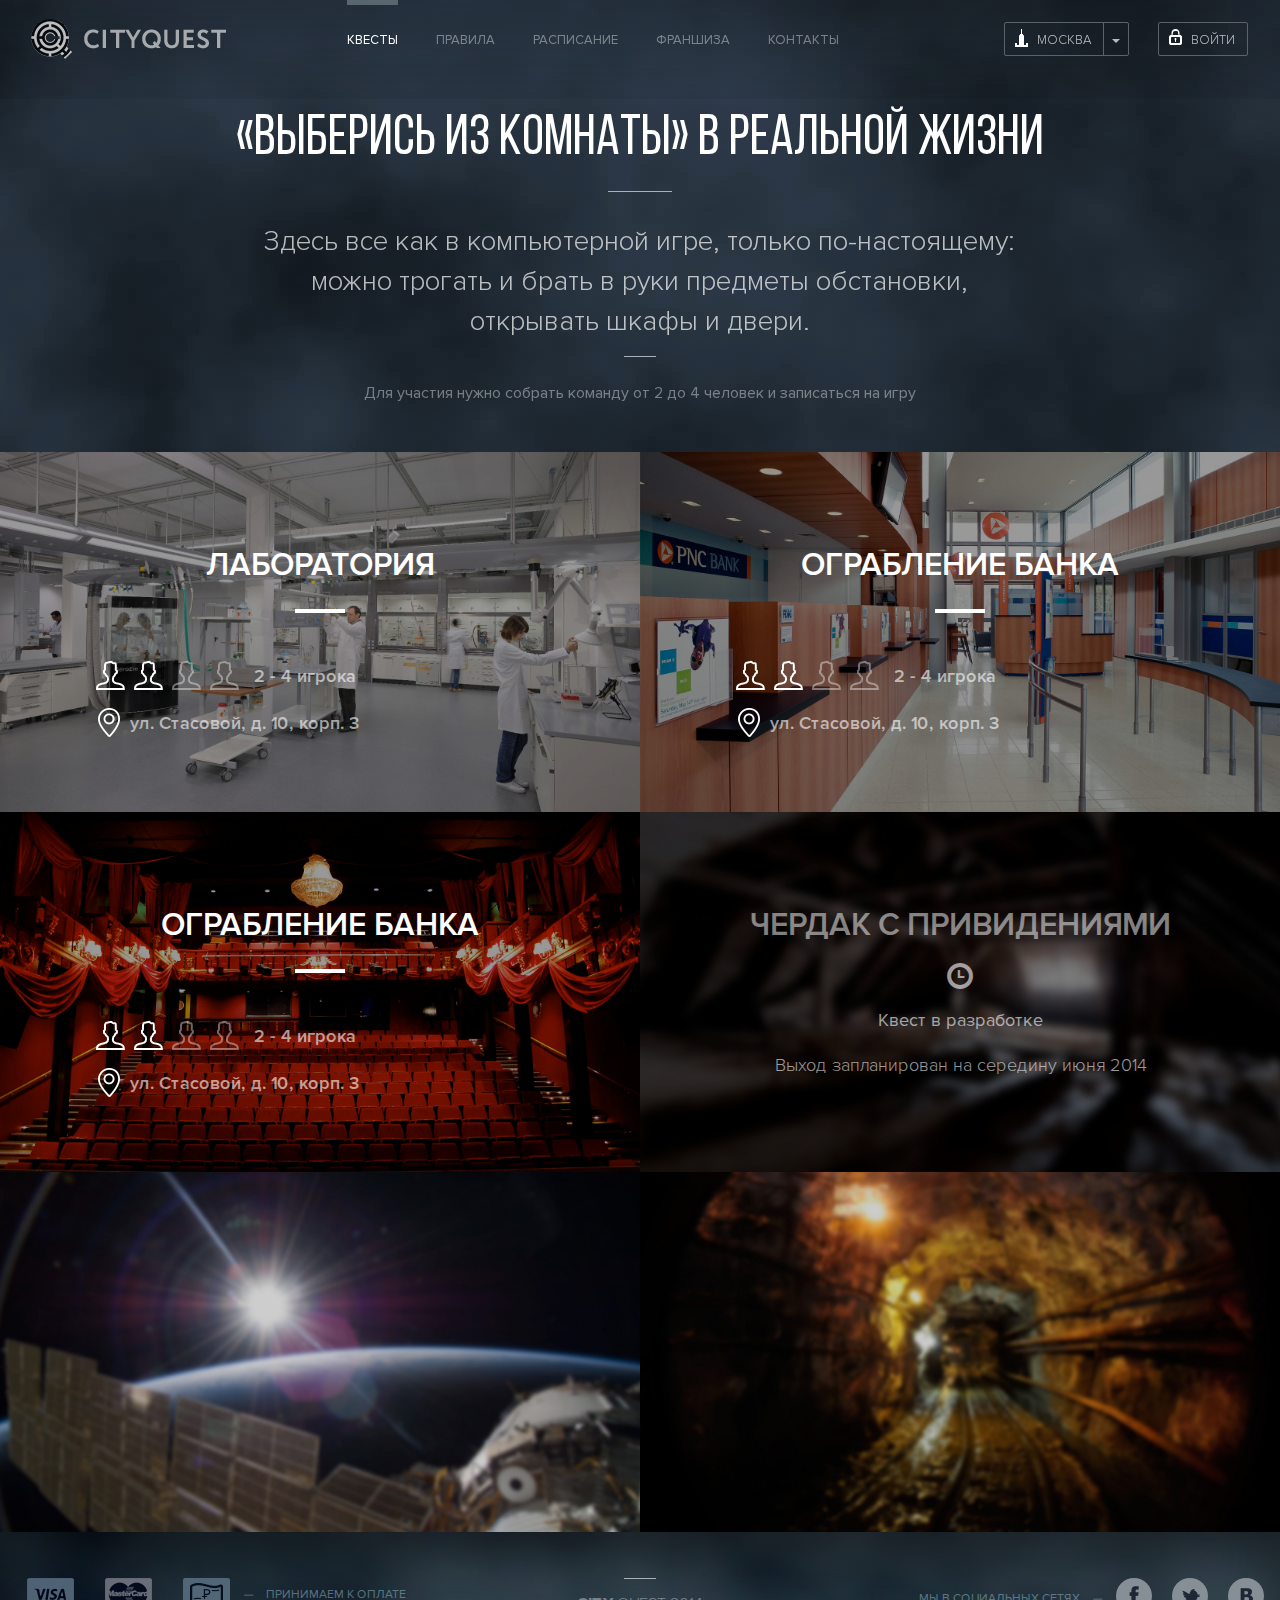
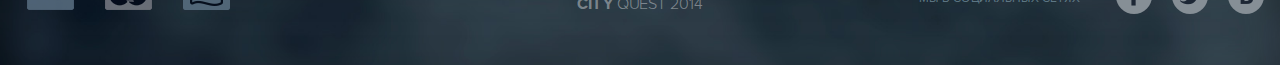
==== index.html @ 50fa18c4 "fix main" ====
<!DOCTYPE html>
<html lang="en">
  <head>
    <meta charset="utf-8">
    <meta http-equiv="X-UA-Compatible" content="IE=edge">
    <meta name="viewport" content="width=device-width, initial-scale=1">
    <meta name="description" content="">
    <meta name="author" content="">
    <link rel="icon" href="favicon.ico">

    <title>Carousel Template for Bootstrap</title>

    <!-- Bootstrap core CSS -->
    <link href="css/bootstrap.min.css" rel="stylesheet">

    <!-- Just for debugging purposes. Don't actually copy these 2 lines! -->
    <!--[if lt IE 9]><script src="../../assets/js/ie8-responsive-file-warning.js"></script><![endif]-->
    <script src="js/ie-emulation-modes-warning.js"></script>

    <!-- IE10 viewport hack for Surface/desktop Windows 8 bug -->
    <script src="js/ie10-viewport-bug-workaround.js"></script>

    <!-- HTML5 shim and Respond.js IE8 support of HTML5 elements and media queries -->
    <!--[if lt IE 9]>
      <script src="https://oss.maxcdn.com/html5shiv/3.7.2/html5shiv.min.js"></script>
      <script src="https://oss.maxcdn.com/respond/1.4.2/respond.min.js"></script>
    <![endif]-->
  </head>
<!-- NAVBAR
================================================== -->
  <body>
    <video id="bgr_video" autoplay="1" loop="1" src=""></video>
    
    <div class="navbar-wrapper">
      <div class="container-fluid">

        <div class="navbar navbar-static-top" role="navigation">
          <div class="container">
            <div class="row">
              <div class="col-md-3 col-sm-4 col-xs-7">
                <div class="navbar-header">
                  <a class="navbar-brand" href="#"><img src="img/logo1.png" /></a>
                </div>
              </div>
              <div class="col-md-6 col-sm-1 hidden-xs" id="top_menu_container">
                <div class="navbar-collapse collapse" id="top_menu">
                  <ul class="nav navbar-nav">
                    <li class="hidden hidden-lg">
                      <a type="button" class="" id="close_top_menu">
                        <span aria-hidden="true">×</span><span class="sr-only">Close</span>
                      </a>
                    </li>
                    <li class="active"><a href="#">Квесты</a></li>
                    <li><a href="#1">Правила</a></li>
                    <li><a href="#2">Расписание</a></li>
                    <li><a href="#3">Франшиза</a></li>
                    <li><a href="#4">Контакты</a></li>
                  </ul>
                </div>
              </div>
              <div class="col-md-3 col-sm-7 col-xs-5">
                <div class="pull-right right-nav-btn">
                  <button type="button" id="show-menu" class="btn navbar-toggle btn-topline">
                    <span class="icos">
                      <span class="icon-bar"></span>
                      <span class="icon-bar"></span>
                      <span class="icon-bar"></span>
                    </span>
                    <span class="">Меню</span>
                  </button>

                  <div id="for-city">
                    <div class="btn-group city-select">
                      <button type="button" class="btn btn-topline ico-msq">Москва</button>
                      <button type="button" class="btn btn-topline dropdown-toggle" data-toggle="dropdown">
                        <span class="caret"></span>
                        <span class="sr-only">Выбрать город</span>
                      </button>
                      <ul class="dropdown-menu" role="menu">
                        <li><a href="#">Питер</a></li>
                        <li><a href="#">Уфа</a></li>
                        <li><a href="#">Владивосток </a></li>
                      </ul>
                    </div>
                  </div>

                  <div id="for-login-pl">
                    <a href="#login" class="btn btn-topline btn-default ico-lock">ВОЙТИ</a>
                  </div>

                </div>
              </div>
            </div>
          </div>
        </div>

      </div>
    </div>

    <div class="jumbotron">
      <div class="container text-center">
        <div class="row">
        <div class="col-md-10 col-md-offset-1 col-sm-12">
            <h1>«Выберись из комнаты» в реальной жизни</h1>
            <p>Здесь все как в компьютерной игре, только по-настоящему:<br> можно трогать и брать в руки предметы обстановки,<br> открывать шкафы и двери.</p>
            <small>Для участия нужно собрать команду от 2 до 4 человек и записаться на игру</small>
          </div>
        </div>
      </div>
    </div>

    <div class="container-fluid" id="quests">
      <div class="row">
        <div class="col-xs-12 col-md-6 col-sm-12 col-lg-6 col-xlg-4 item">
           <img class="featurette-image img-responsive" src="img/Photos/Lab.jpg" alt="Generic placeholder image">
           <a href="#lab" class="descr">
             <h2>Лаборатория</h2>
             <p>
               <span>
                 <i class="ico-ppl"></i>
                 <i class="ico-ppl"></i>
                 <i class="ico-ppl noactive"></i>
                 <i class="ico-ppl noactive"></i>
                 2 - 4 игрока
               </span>
               <span>
                 <i class="ico-loc"></i>
                 ул. Стасовой, д. 10, корп. 3
               </span>
             </p>
           </a>
        </div>
        <div class="col-xs-12 col-md-6 col-sm-12 col-lg-6 col-xlg-4 item">
           <img class="featurette-image img-responsive" src="img/Photos/Bank.jpg" alt="Generic placeholder image">
           <a href="#lab" class="descr">
             <h2>Ограбление банка</h2>
             <p>
               <span>
                 <i class="ico-ppl"></i>
                 <i class="ico-ppl"></i>
                 <i class="ico-ppl noactive"></i>
                 <i class="ico-ppl noactive"></i>
                 2 - 4 игрока
               </span>
               <span>
                 <i class="ico-loc"></i>
                 ул. Стасовой, д. 10, корп. 3
               </span>
             </p>
           </a>
        </div>
        <div class="col-xs-12 col-md-6 col-sm-12 col-lg-6 col-xlg-4 item">
           <img class="featurette-image img-responsive" src="img/Photos/Theatre.jpg" alt="Generic placeholder image">
           <a href="#lab" class="descr">
             <h2>Ограбление банка</h2>
             <p>
               <span>
                 <i class="ico-ppl"></i>
                 <i class="ico-ppl"></i>
                 <i class="ico-ppl noactive"></i>
                 <i class="ico-ppl noactive"></i>
                 2 - 4 игрока
               </span>
               <span>
                 <i class="ico-loc"></i>
                 ул. Стасовой, д. 10, корп. 3
               </span>
             </p>
           </a>
        </div>
        <div class="col-xs-12 col-md-6 col-sm-12 col-lg-6 col-xlg-4 item">
           <img class="featurette-image img-responsive" src="img/Photos/Ghosts.jpg" alt="Generic placeholder image">
           <a href="#lab" class="descr inactive">
             <h2>Чердак с привидениями</h2>
             <p><span class="glyphicon glyphicon-time"></span></p>
             <p>Квест в разработке</p>
             <p>Выход запланирован на середину июня 2014</p>
           </a>
        </div>
        <div class="col-xs-12 col-md-6 col-sm-12 col-lg-6 col-xlg-4 item">
           <img class="featurette-image img-responsive" src="img/Photos/Space.jpg" alt="Generic placeholder image">
        </div>
        <div class="col-xs-12 col-md-6 col-sm-12 col-lg-6 col-xlg-4 item">
           <img class="featurette-image img-responsive" src="img/Photos/Rudnik.jpg" alt="Generic placeholder image">
        </div>
      </div>
    </div>

    <!-- FOOTER -->
    <div class="footer">
      <div class="row">
        <div class="col-sm-5 hidden-xs">
          <p class="pull-left condition">
            <i class="ico-pay ico-visa"></i>
            <i class="ico-pay ico-mc"></i>
            <i class="ico-pay ico-cash"></i>
            <span class="weinsoc hidden-sm"><em>&mdash;</em> Принимаем к оплате</span>
          </p>
        </div>
        <div class="col-xs-12 visible-xs">
          <p class="text-center">
            <a href="#" class="btn-soc"><i class="ico-soc ico-fb"></i></a>
            <a href="#" class="btn-soc"><i class="ico-soc ico-tw"></i></a>
            <a href="#" class="btn-soc"><i class="ico-soc ico-vk"></i></a>
          </p>
        </div>
        <div class="col-sm-2 col-xs-12">
          <p class="text-center">
            <span class="brand"><strong>CITY</strong> QUEST 2014</span>
          </p>
        </div>
        <div class="col-sm-5 col-xs-12 hidden-xs">
          <p class="pull-right right-soc">
            <span class="weinsoc hidden-sm">мы в социальных сетях <em>&mdash;</em></span>
            <a href="#" class="btn-soc"><i class="ico-soc ico-fb"></i></a>
            <a href="#" class="btn-soc"><i class="ico-soc ico-tw"></i></a>
            <a href="#" class="btn-soc"><i class="ico-soc ico-vk"></i></a>
          </p>
        </div>
      </div>
    </div>

<div class="modal fade" id="myModalMenu" tabindex="-1" role="dialog" aria-labelledby="myModalMenuLabel" aria-hidden="true">
  <div class="modal-dialog">
    <div class="modal-content">
      <div class="modal-header text-center">
        <button type="button" class="close" data-dismiss="modal"><span aria-hidden="true">&times;</span><span class="sr-only">Close</span></button>
      </div>
      <div class="modal-body">
        <div class="row right-nav-btn">
          <div class="col-xs-6" id="for-select-city"></div>
          <div class="col-xs-6" id="for-login"></div>
        </div>
        <div class="row">
          <div class="col-xs-12" id="for-menu"></div>
        </div>
      </div>
    </div>
  </div>
</div>


    <!-- Bootstrap core JavaScript
    ================================================== -->
    <!-- Placed at the end of the document so the pages load faster -->
    <script src="js/jquery.min.js"></script>
    <script src="js/bootstrap.min.js"></script>
    <script src="js/main.js"></script>
  </body>
</html>
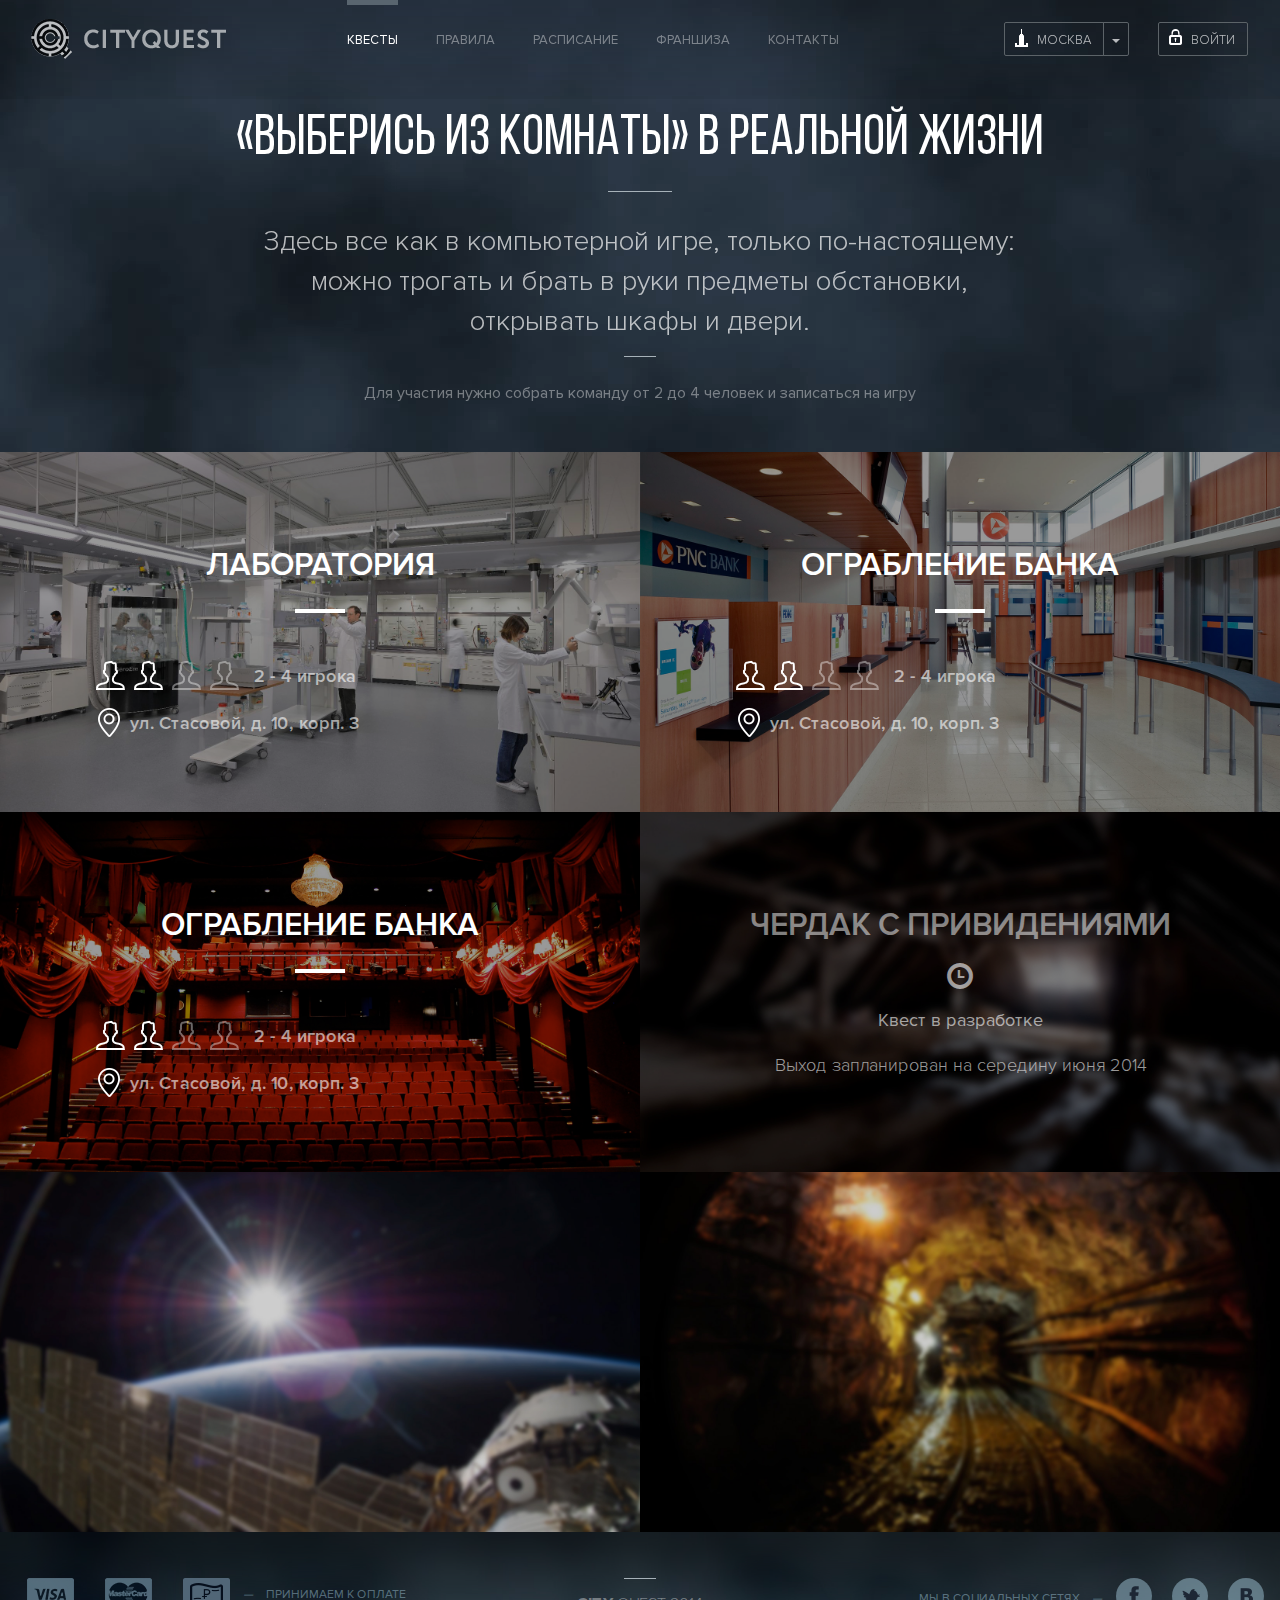
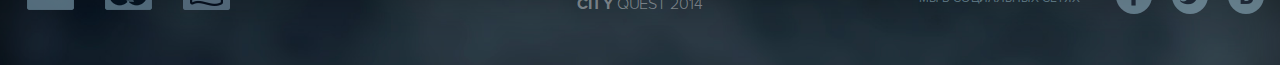
==== commit 187ec303: "fix main page" ====
--- a/index.html
+++ b/index.html
@@ -71,7 +71,7 @@
 
                   <div id="for-city">
                     <div class="btn-group city-select">
-                      <button type="button" class="btn btn-topline ico-msq">Москва</button>
+                      <button type="button" class="btn btn-topline ico-msq" data-toggle="dropdown">Москва</button>
                       <button type="button" class="btn btn-topline dropdown-toggle" data-toggle="dropdown">
                         <span class="caret"></span>
                         <span class="sr-only">Выбрать город</span>
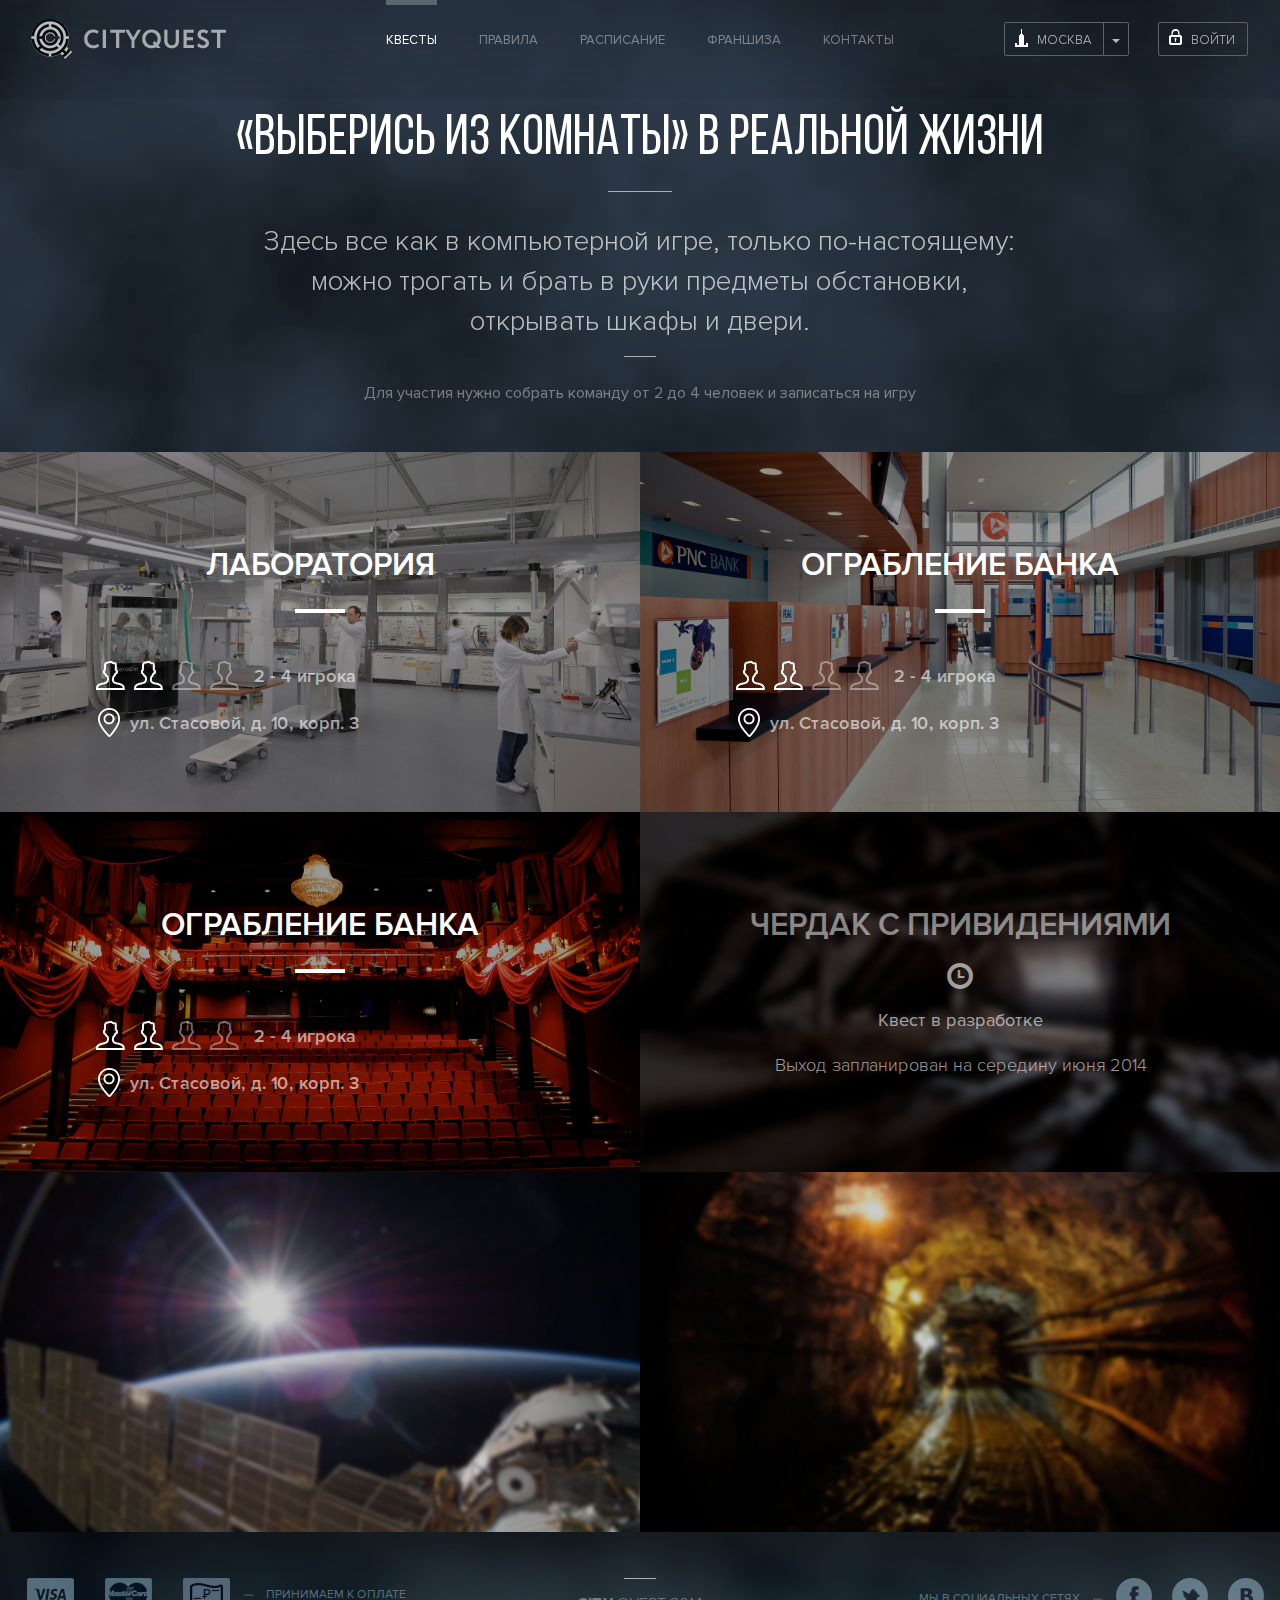
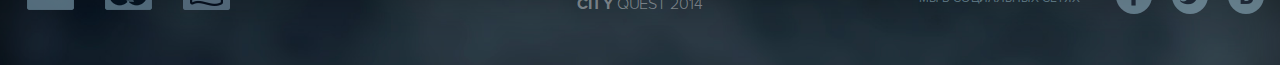
==== commit 3dc0ad93: "add transition and center menu" ====
--- a/index.html
+++ b/index.html
@@ -35,14 +35,14 @@
       <div class="container-fluid">
 
         <div class="navbar navbar-static-top" role="navigation">
-          <div class="container">
+          <div class="container ">
             <div class="row">
               <div class="col-md-3 col-sm-4 col-xs-7">
                 <div class="navbar-header">
                   <a class="navbar-brand" href="#"><img src="img/logo1.png" /></a>
                 </div>
               </div>
-              <div class="col-md-6 col-sm-1 hidden-xs" id="top_menu_container">
+              <div class="col-md-6 col-sm-1 hidden-xs navbar-inner" id="top_menu_container">
                 <div class="navbar-collapse collapse" id="top_menu">
                   <ul class="nav navbar-nav">
                     <li class="hidden hidden-lg">
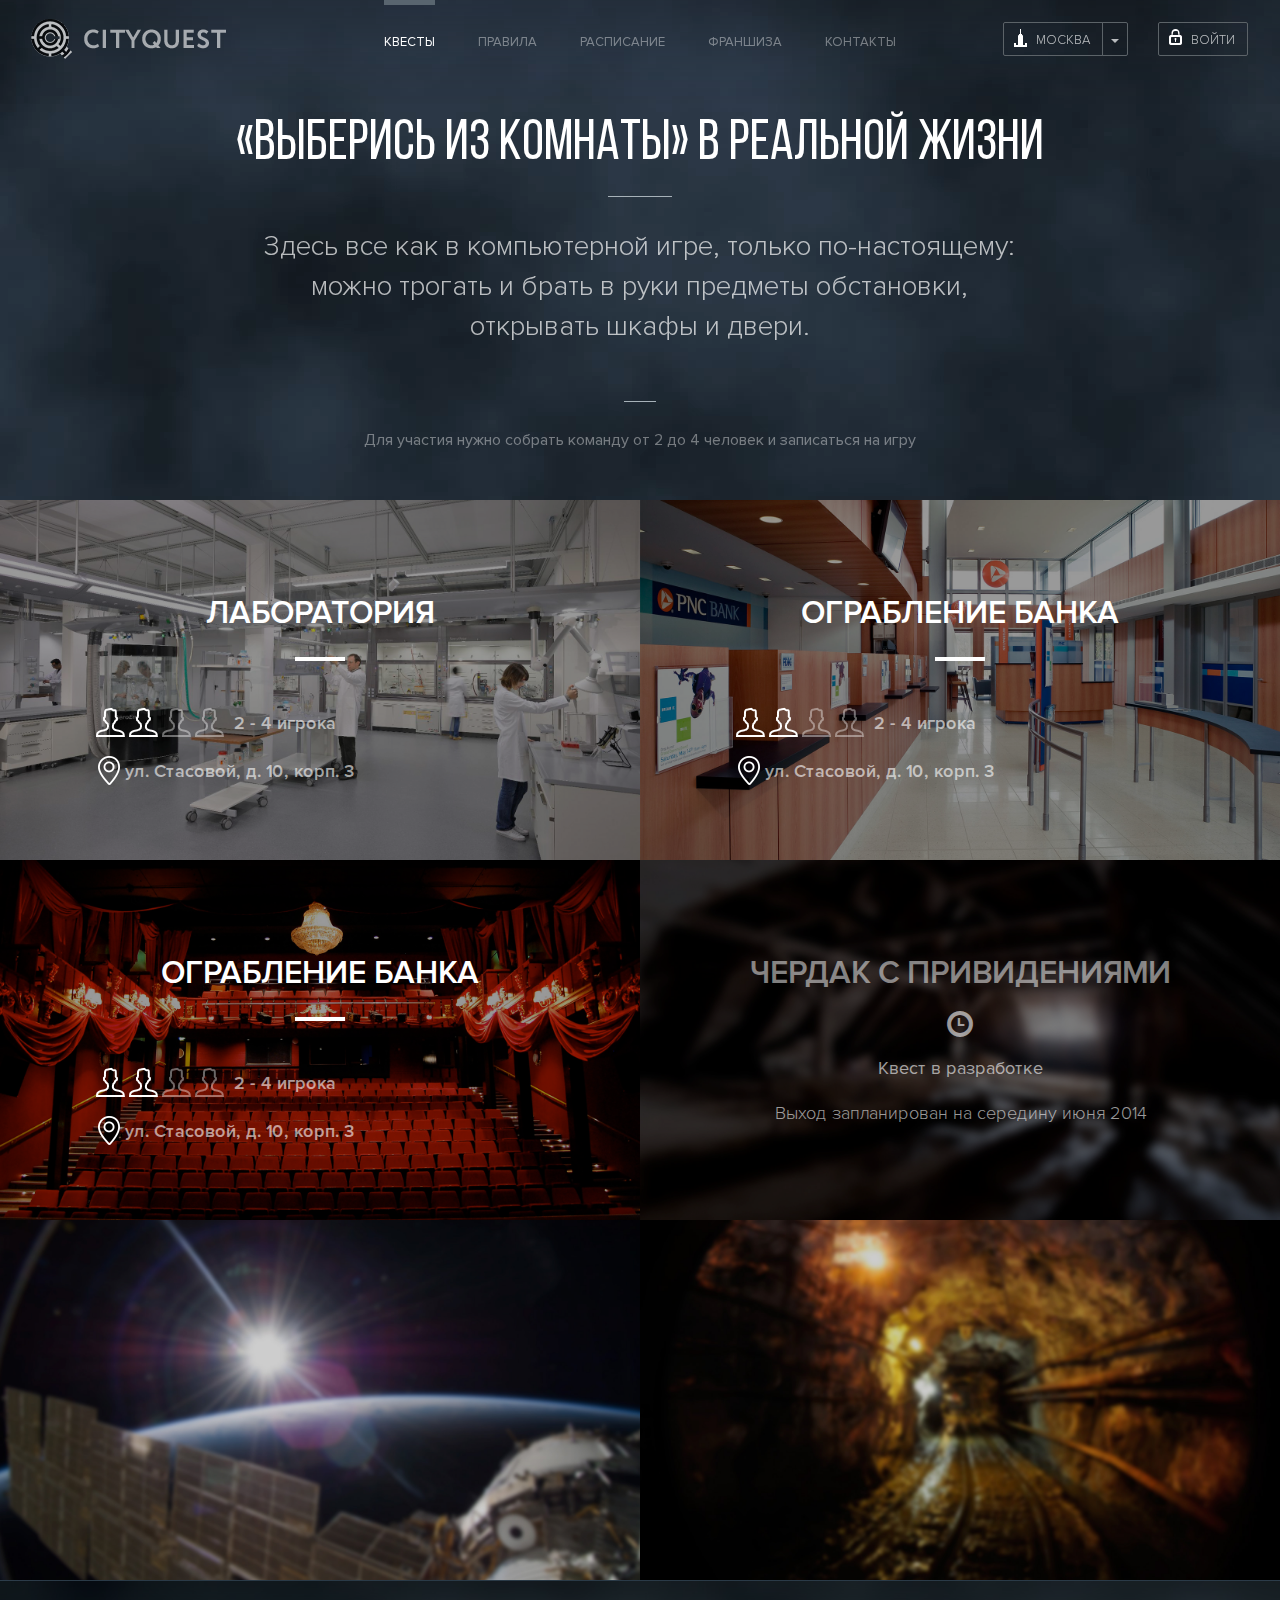
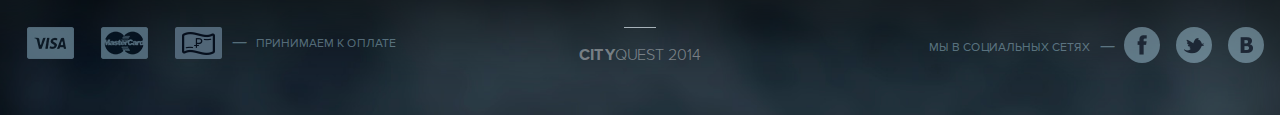
==== commit c7de95ed: "start schedules page" ====
--- a/index.html
+++ b/index.html
@@ -1,248 +1,198 @@
 <!DOCTYPE html>
 <html lang="en">
   <head>
-    <meta charset="utf-8">
-    <meta http-equiv="X-UA-Compatible" content="IE=edge">
-    <meta name="viewport" content="width=device-width, initial-scale=1">
-    <meta name="description" content="">
-    <meta name="author" content="">
-    <link rel="icon" href="favicon.ico">
-
-    <title>Carousel Template for Bootstrap</title>
-
-    <!-- Bootstrap core CSS -->
+    <title>CityQuest</title><meta charset="utf-8">
+    <meta content="IE=edge" http-equiv="X-UA-Compatible">
+    <meta content="width=device-width, initial-scale=1" name="viewport">
+    <meta content="" name="description">
+    <meta content="marchukilya@gmail.com" name="author">
+    <link href="favicon.ico" rel="icon">
     <link href="css/bootstrap.min.css" rel="stylesheet">
-
-    <!-- Just for debugging purposes. Don't actually copy these 2 lines! -->
-    <!--[if lt IE 9]><script src="../../assets/js/ie8-responsive-file-warning.js"></script><![endif]-->
+    <!--[if lt IE 9] <script src="../../assets/js/ie8-responsive-file-warning.js"></script>-->
     <script src="js/ie-emulation-modes-warning.js"></script>
-
-    <!-- IE10 viewport hack for Surface/desktop Windows 8 bug -->
     <script src="js/ie10-viewport-bug-workaround.js"></script>
-
-    <!-- HTML5 shim and Respond.js IE8 support of HTML5 elements and media queries -->
-    <!--[if lt IE 9]>
-      <script src="https://oss.maxcdn.com/html5shiv/3.7.2/html5shiv.min.js"></script>
-      <script src="https://oss.maxcdn.com/respond/1.4.2/respond.min.js"></script>
-    <![endif]-->
+    <!--[if lt IE 9]
+    <script src="https://oss.maxcdn.com/html5shiv/3.7.2/html5shiv.min.js"></script>
+    <script src="https://oss.maxcdn.com/respond/1.4.2/respond.min.js"></script>-->
   </head>
-<!-- NAVBAR
-================================================== -->
   <body>
-    <video id="bgr_video" autoplay="1" loop="1" src=""></video>
-    
+    <video autoplay="1" id="bgr_video" loop="1" src=""></video>
     <div class="navbar-wrapper">
       <div class="container-fluid">
-
         <div class="navbar navbar-static-top" role="navigation">
-          <div class="container ">
+          <div class="container">
             <div class="row">
               <div class="col-md-3 col-sm-4 col-xs-7">
                 <div class="navbar-header">
-                  <a class="navbar-brand" href="#"><img src="img/logo1.png" /></a>
+                  <a class="navbar-brand" href="#"><img src="img/logo1.png"></a>
                 </div>
               </div>
               <div class="col-md-6 col-sm-1 hidden-xs navbar-inner" id="top_menu_container">
                 <div class="navbar-collapse collapse" id="top_menu">
                   <ul class="nav navbar-nav">
                     <li class="hidden hidden-lg">
-                      <a type="button" class="" id="close_top_menu">
-                        <span aria-hidden="true">×</span><span class="sr-only">Close</span>
-                      </a>
-                    </li>
-                    <li class="active"><a href="#">Квесты</a></li>
-                    <li><a href="#1">Правила</a></li>
-                    <li><a href="#2">Расписание</a></li>
-                    <li><a href="#3">Франшиза</a></li>
-                    <li><a href="#4">Контакты</a></li>
+                      <a id="close_top_menu" type="button"><span aria-hidden="true"> ×</span><span class="sr-only">Close</span></a>
+                    </li>
+                    <li class="active">
+                      <a href="index.html"> Квесты</a>
+                    </li>
+                    <li>
+                      <a href="rules.html"> Правила</a>
+                    </li>
+                    <li>
+                      <a href="schedules.html"> Расписание</a>
+                    </li>
+                    <li>
+                      <a href="franchise.html"> Франшиза</a>
+                    </li>
+                    <li>
+                      <a href="contacts.html"> Контакты</a>
+                    </li>
                   </ul>
                 </div>
               </div>
               <div class="col-md-3 col-sm-7 col-xs-5">
                 <div class="pull-right right-nav-btn">
-                  <button type="button" id="show-menu" class="btn navbar-toggle btn-topline">
-                    <span class="icos">
-                      <span class="icon-bar"></span>
-                      <span class="icon-bar"></span>
-                      <span class="icon-bar"></span>
-                    </span>
-                    <span class="">Меню</span>
-                  </button>
-
+                  <button class="btn navbar-toggle btn-topline" id="show-menu" type="button"><span class="icos"><span class="icon-bar"></span><span class="icon-bar"></span><span class="icon-bar"></span></span><span>Меню</span></button>
                   <div id="for-city">
                     <div class="btn-group city-select">
-                      <button type="button" class="btn btn-topline ico-msq" data-toggle="dropdown">Москва</button>
-                      <button type="button" class="btn btn-topline dropdown-toggle" data-toggle="dropdown">
-                        <span class="caret"></span>
-                        <span class="sr-only">Выбрать город</span>
-                      </button>
+                      <button class="btn btn-topline ico-msq" data-toggle="dropdown" type="button"> Москва</button><button class="btn btn-topline dropdown-toggle" data-toggle="dropdown" type="button"><span class="caret"></span><span class="sr-only">Выбрать город</span></button>
                       <ul class="dropdown-menu" role="menu">
-                        <li><a href="#">Питер</a></li>
-                        <li><a href="#">Уфа</a></li>
-                        <li><a href="#">Владивосток </a></li>
+                        <li>
+                          <a href="#"> Питер</a>
+                        </li>
+                        <li>
+                          <a href="#"> Уфа</a>
+                        </li>
+                        <li>
+                          <a href="#"> Владивосток</a>
+                        </li>
                       </ul>
                     </div>
                   </div>
-
                   <div id="for-login-pl">
-                    <a href="#login" class="btn btn-topline btn-default ico-lock">ВОЙТИ</a>
+                    <a class="btn btn-topline btn-default ico-lock" href="#login"> ВОЙТИ</a>
                   </div>
-
                 </div>
               </div>
             </div>
           </div>
         </div>
-
-      </div>
-    </div>
-
+      </div>
+    </div>
     <div class="jumbotron">
       <div class="container text-center">
         <div class="row">
-        <div class="col-md-10 col-md-offset-1 col-sm-12">
-            <h1>«Выберись из комнаты» в реальной жизни</h1>
-            <p>Здесь все как в компьютерной игре, только по-настоящему:<br> можно трогать и брать в руки предметы обстановки,<br> открывать шкафы и двери.</p>
+          <div class="col-md-10 col-md-offset-1 col-sm-12">
+            <h1>
+              «Выберись из комнаты» в реальной жизни
+            </h1>
+            <p>
+              Здесь все как в компьютерной игре, только по-настоящему:<br>можно трогать и брать в руки предметы обстановки,<br>открывать шкафы и двери.</br></br>
+            </p>
             <small>Для участия нужно собрать команду от 2 до 4 человек и записаться на игру</small>
           </div>
         </div>
       </div>
     </div>
-
     <div class="container-fluid" id="quests">
       <div class="row">
         <div class="col-xs-12 col-md-6 col-sm-12 col-lg-6 col-xlg-4 item">
-           <img class="featurette-image img-responsive" src="img/Photos/Lab.jpg" alt="Generic placeholder image">
-           <a href="#lab" class="descr">
-             <h2>Лаборатория</h2>
-             <p>
-               <span>
-                 <i class="ico-ppl"></i>
-                 <i class="ico-ppl"></i>
-                 <i class="ico-ppl noactive"></i>
-                 <i class="ico-ppl noactive"></i>
-                 2 - 4 игрока
-               </span>
-               <span>
-                 <i class="ico-loc"></i>
-                 ул. Стасовой, д. 10, корп. 3
-               </span>
-             </p>
-           </a>
-        </div>
-        <div class="col-xs-12 col-md-6 col-sm-12 col-lg-6 col-xlg-4 item">
-           <img class="featurette-image img-responsive" src="img/Photos/Bank.jpg" alt="Generic placeholder image">
-           <a href="#lab" class="descr">
-             <h2>Ограбление банка</h2>
-             <p>
-               <span>
-                 <i class="ico-ppl"></i>
-                 <i class="ico-ppl"></i>
-                 <i class="ico-ppl noactive"></i>
-                 <i class="ico-ppl noactive"></i>
-                 2 - 4 игрока
-               </span>
-               <span>
-                 <i class="ico-loc"></i>
-                 ул. Стасовой, д. 10, корп. 3
-               </span>
-             </p>
-           </a>
-        </div>
-        <div class="col-xs-12 col-md-6 col-sm-12 col-lg-6 col-xlg-4 item">
-           <img class="featurette-image img-responsive" src="img/Photos/Theatre.jpg" alt="Generic placeholder image">
-           <a href="#lab" class="descr">
-             <h2>Ограбление банка</h2>
-             <p>
-               <span>
-                 <i class="ico-ppl"></i>
-                 <i class="ico-ppl"></i>
-                 <i class="ico-ppl noactive"></i>
-                 <i class="ico-ppl noactive"></i>
-                 2 - 4 игрока
-               </span>
-               <span>
-                 <i class="ico-loc"></i>
-                 ул. Стасовой, д. 10, корп. 3
-               </span>
-             </p>
-           </a>
-        </div>
-        <div class="col-xs-12 col-md-6 col-sm-12 col-lg-6 col-xlg-4 item">
-           <img class="featurette-image img-responsive" src="img/Photos/Ghosts.jpg" alt="Generic placeholder image">
-           <a href="#lab" class="descr inactive">
-             <h2>Чердак с привидениями</h2>
-             <p><span class="glyphicon glyphicon-time"></span></p>
-             <p>Квест в разработке</p>
-             <p>Выход запланирован на середину июня 2014</p>
-           </a>
-        </div>
-        <div class="col-xs-12 col-md-6 col-sm-12 col-lg-6 col-xlg-4 item">
-           <img class="featurette-image img-responsive" src="img/Photos/Space.jpg" alt="Generic placeholder image">
-        </div>
-        <div class="col-xs-12 col-md-6 col-sm-12 col-lg-6 col-xlg-4 item">
-           <img class="featurette-image img-responsive" src="img/Photos/Rudnik.jpg" alt="Generic placeholder image">
-        </div>
-      </div>
-    </div>
-
-    <!-- FOOTER -->
+          <img alt="Generic placeholder image" class="featurette-image img-responsive" src="img/Photos/Lab.jpg"><a class="descr" href="#lab">
+              <h2>
+                Лаборатория
+              </h2>
+              <p>
+                <span><i class="ico-ppl"></i><i class="ico-ppl"></i><i class="ico-ppl noactive"></i><i class="ico-ppl noactive"></i>2 - 4 игрока</span><span><i class="ico-loc"></i>ул. Стасовой, д. 10, корп. 3</span>
+              </p>
+            </a></img>
+        </div>
+        <div class="col-xs-12 col-md-6 col-sm-12 col-lg-6 col-xlg-4 item">
+          <img alt="Generic placeholder image" class="featurette-image img-responsive" src="img/Photos/Bank.jpg"><a class="descr" href="#lab">
+              <h2>
+                Ограбление банка
+              </h2>
+              <p>
+                <span><i class="ico-ppl"></i><i class="ico-ppl"></i><i class="ico-ppl noactive"></i><i class="ico-ppl noactive"></i>2 - 4 игрока</span><span><i class="ico-loc"></i>ул. Стасовой, д. 10, корп. 3</span>
+              </p>
+            </a></img>
+        </div>
+        <div class="col-xs-12 col-md-6 col-sm-12 col-lg-6 col-xlg-4 item">
+          <img alt="Generic placeholder image" class="featurette-image img-responsive" src="img/Photos/Theatre.jpg"><a class="descr" href="#lab">
+              <h2>
+                Ограбление банка
+              </h2>
+              <p>
+                <span><i class="ico-ppl"></i><i class="ico-ppl"></i><i class="ico-ppl noactive"></i><i class="ico-ppl noactive"></i>2 - 4 игрока</span><span><i class="ico-loc"></i>ул. Стасовой, д. 10, корп. 3</span>
+              </p>
+            </a></img>
+        </div>
+        <div class="col-xs-12 col-md-6 col-sm-12 col-lg-6 col-xlg-4 item">
+          <img alt="Generic placeholder image" class="featurette-image img-responsive" src="img/Photos/Ghosts.jpg"><a class="descr inactive" href="#lab">
+              <h2>
+                Чердак с привидениями
+              </h2>
+              <p>
+                <span class="glyphicon glyphicon-time"></span>
+              </p>
+              <p>
+                Квест в разработке
+              </p>
+              <p>
+                Выход запланирован на середину июня 2014
+              </p>
+            </a></img>
+        </div>
+        <div class="col-xs-12 col-md-6 col-sm-12 col-lg-6 col-xlg-4 item">
+          <img alt="Generic placeholder image" class="featurette-image img-responsive" src="img/Photos/Space.jpg">
+        </div>
+        <div class="col-xs-12 col-md-6 col-sm-12 col-lg-6 col-xlg-4 item">
+          <img alt="Generic placeholder image" class="featurette-image img-responsive" src="img/Photos/Rudnik.jpg">
+        </div>
+      </div>
+    </div>
     <div class="footer">
       <div class="row">
         <div class="col-sm-5 hidden-xs">
           <p class="pull-left condition">
-            <i class="ico-pay ico-visa"></i>
-            <i class="ico-pay ico-mc"></i>
-            <i class="ico-pay ico-cash"></i>
-            <span class="weinsoc hidden-sm"><em>&mdash;</em> Принимаем к оплате</span>
+            <i class="ico-pay ico-visa"></i><i class="ico-pay ico-mc"></i><i class="ico-pay ico-cash"></i><span class="weinsoc hidden-sm"><em>&mdash;</em>Принимаем к оплате</span>
           </p>
         </div>
         <div class="col-xs-12 visible-xs">
           <p class="text-center">
-            <a href="#" class="btn-soc"><i class="ico-soc ico-fb"></i></a>
-            <a href="#" class="btn-soc"><i class="ico-soc ico-tw"></i></a>
-            <a href="#" class="btn-soc"><i class="ico-soc ico-vk"></i></a>
+            <a class="btn-soc" href="#"><i class="ico-soc ico-fb"></i></a><a class="btn-soc" href="#"><i class="ico-soc ico-tw"></i></a><a class="btn-soc" href="#"><i class="ico-soc ico-vk"></i></a>
           </p>
         </div>
         <div class="col-sm-2 col-xs-12">
           <p class="text-center">
-            <span class="brand"><strong>CITY</strong> QUEST 2014</span>
+            <span class="brand"><strong>CITY</strong>QUEST 2014</span>
           </p>
         </div>
         <div class="col-sm-5 col-xs-12 hidden-xs">
           <p class="pull-right right-soc">
-            <span class="weinsoc hidden-sm">мы в социальных сетях <em>&mdash;</em></span>
-            <a href="#" class="btn-soc"><i class="ico-soc ico-fb"></i></a>
-            <a href="#" class="btn-soc"><i class="ico-soc ico-tw"></i></a>
-            <a href="#" class="btn-soc"><i class="ico-soc ico-vk"></i></a>
-          </p>
-        </div>
-      </div>
-    </div>
-
-<div class="modal fade" id="myModalMenu" tabindex="-1" role="dialog" aria-labelledby="myModalMenuLabel" aria-hidden="true">
-  <div class="modal-dialog">
-    <div class="modal-content">
-      <div class="modal-header text-center">
-        <button type="button" class="close" data-dismiss="modal"><span aria-hidden="true">&times;</span><span class="sr-only">Close</span></button>
-      </div>
-      <div class="modal-body">
-        <div class="row right-nav-btn">
-          <div class="col-xs-6" id="for-select-city"></div>
-          <div class="col-xs-6" id="for-login"></div>
-        </div>
-        <div class="row">
-          <div class="col-xs-12" id="for-menu"></div>
-        </div>
-      </div>
-    </div>
-  </div>
-</div>
-
-
-    <!-- Bootstrap core JavaScript
-    ================================================== -->
-    <!-- Placed at the end of the document so the pages load faster -->
+            <span class="weinsoc hidden-sm">мы в социальных сетях<em>&mdash;</em></span><a class="btn-soc" href="#"><i class="ico-soc ico-fb"></i></a><a class="btn-soc" href="#"><i class="ico-soc ico-tw"></i></a><a class="btn-soc" href="#"><i class="ico-soc ico-vk"></i></a>
+          </p>
+        </div>
+      </div>
+    </div>
+    <div aria-hidden="true" aria-labelledby="myModalMenuLabel" class="modal fade" id="myModalMenu" role="dialog" tabindex="-1">
+      <div class="modal-dialog">
+        <div class="modal-content">
+          <div class="modal-header text-center">
+            <button class="close" data-dismiss="modal" type="button"><span aria-hidden="true"> &times;</span><span class="sr-only">Close</span></button>
+          </div>
+          <div class="modal-body">
+            <div class="row right-nav-btn">
+              <div class="col-xs-6" id="for-select-city"></div>
+              <div class="col-xs-6" id="for-login"></div>
+            </div>
+            <div class="row">
+              <div class="col-xs-12" id="for-menu"></div>
+            </div>
+          </div>
+        </div>
+      </div>
+    </div>
     <script src="js/jquery.min.js"></script>
     <script src="js/bootstrap.min.js"></script>
     <script src="js/main.js"></script>
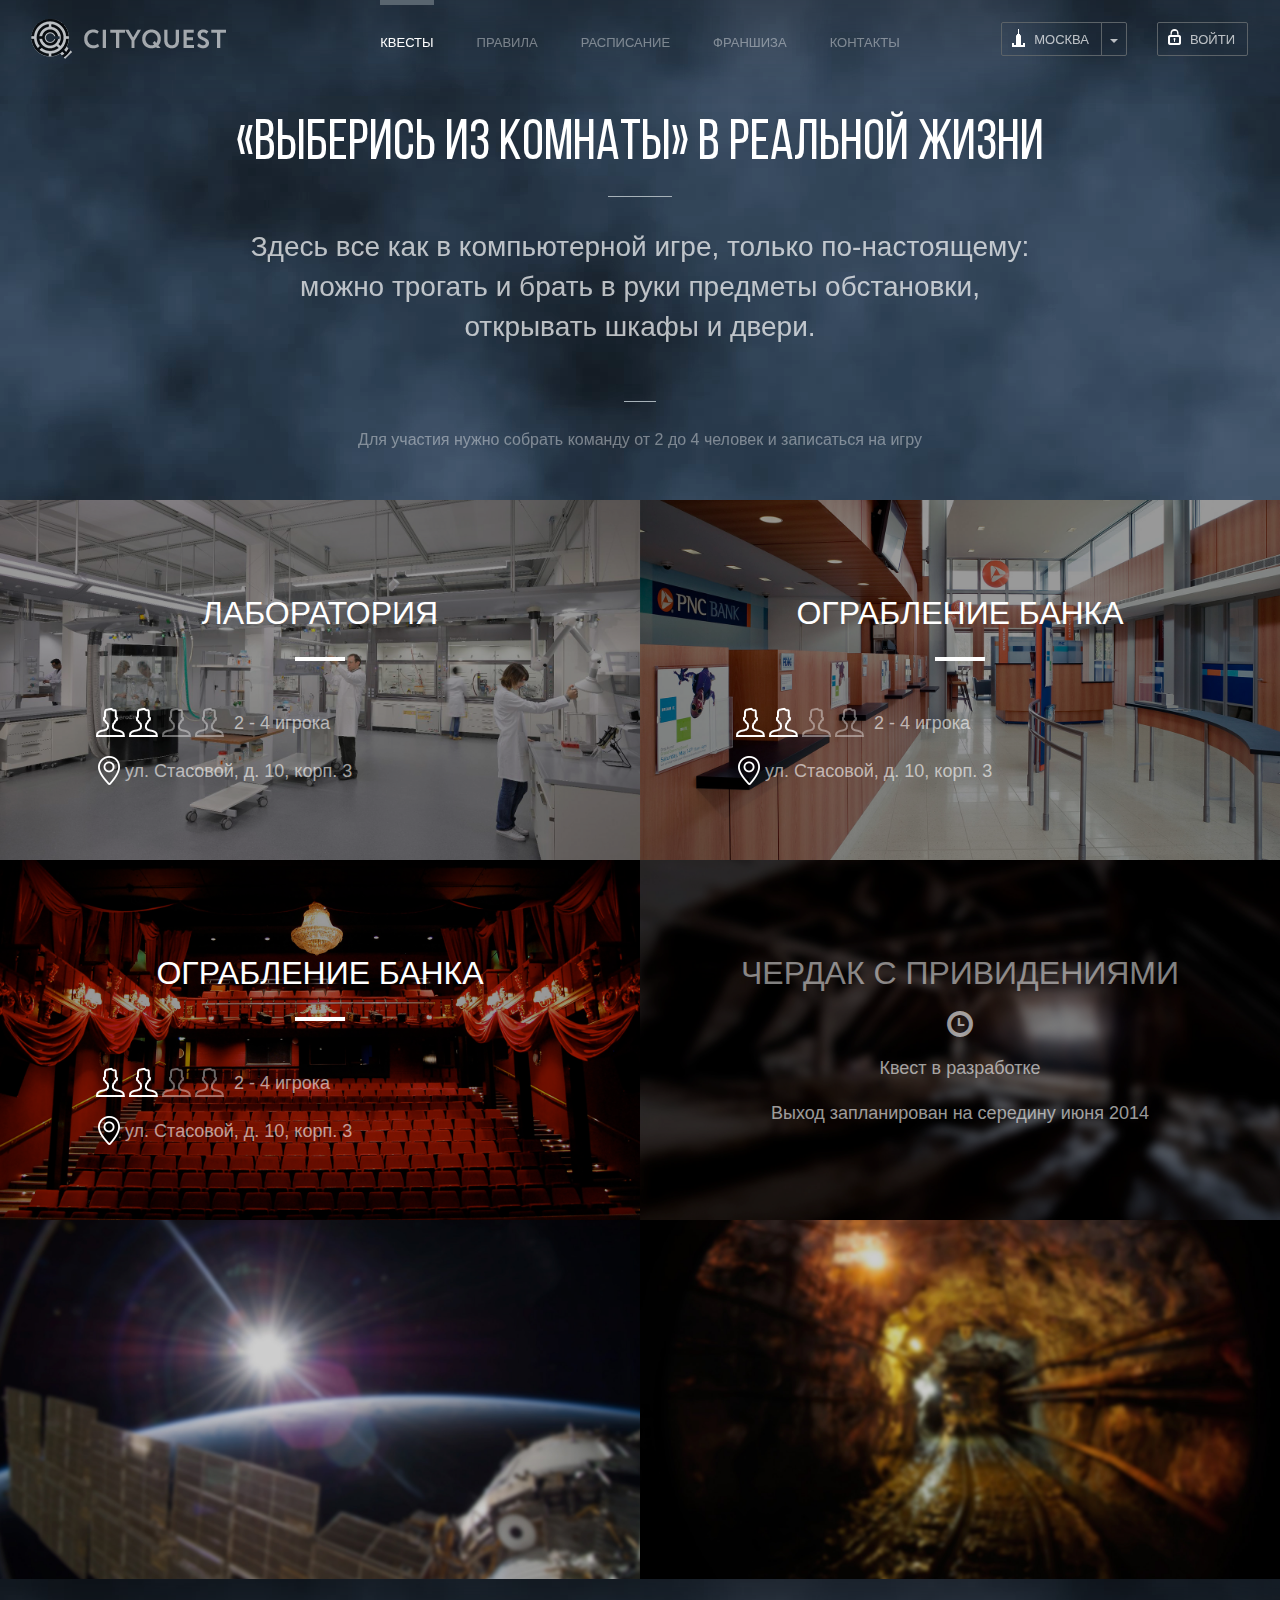
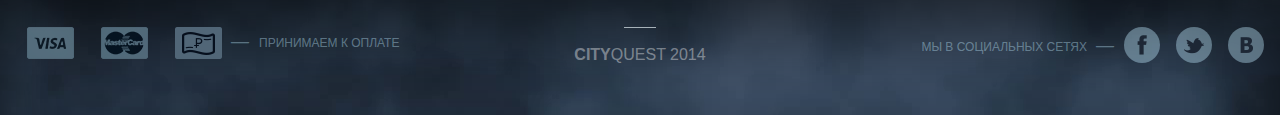
==== commit 92e553a1: "fix responsive shedule" ====
--- a/index.html
+++ b/index.html
@@ -155,7 +155,7 @@
       <div class="row">
         <div class="col-sm-5 hidden-xs">
           <p class="pull-left condition">
-            <i class="ico-pay ico-visa"></i><i class="ico-pay ico-mc"></i><i class="ico-pay ico-cash"></i><span class="weinsoc hidden-sm"><em>&mdash;</em>Принимаем к оплате</span>
+            <i class="ico-pay ico-visa" data-toggle="tooltip" title="Принимаем к оплате карты Visa"></i><i class="ico-pay ico-mc" data-toggle="tooltip" title="Принимаем к оплате карты MasterCard"></i><i class="ico-pay ico-cash" data-toggle="tooltip" title="Принимаем к оплате наличные"></i><span class="weinsoc hidden-sm"><em>&mdash;</em>Принимаем к оплате</span>
           </p>
         </div>
         <div class="col-xs-12 visible-xs">
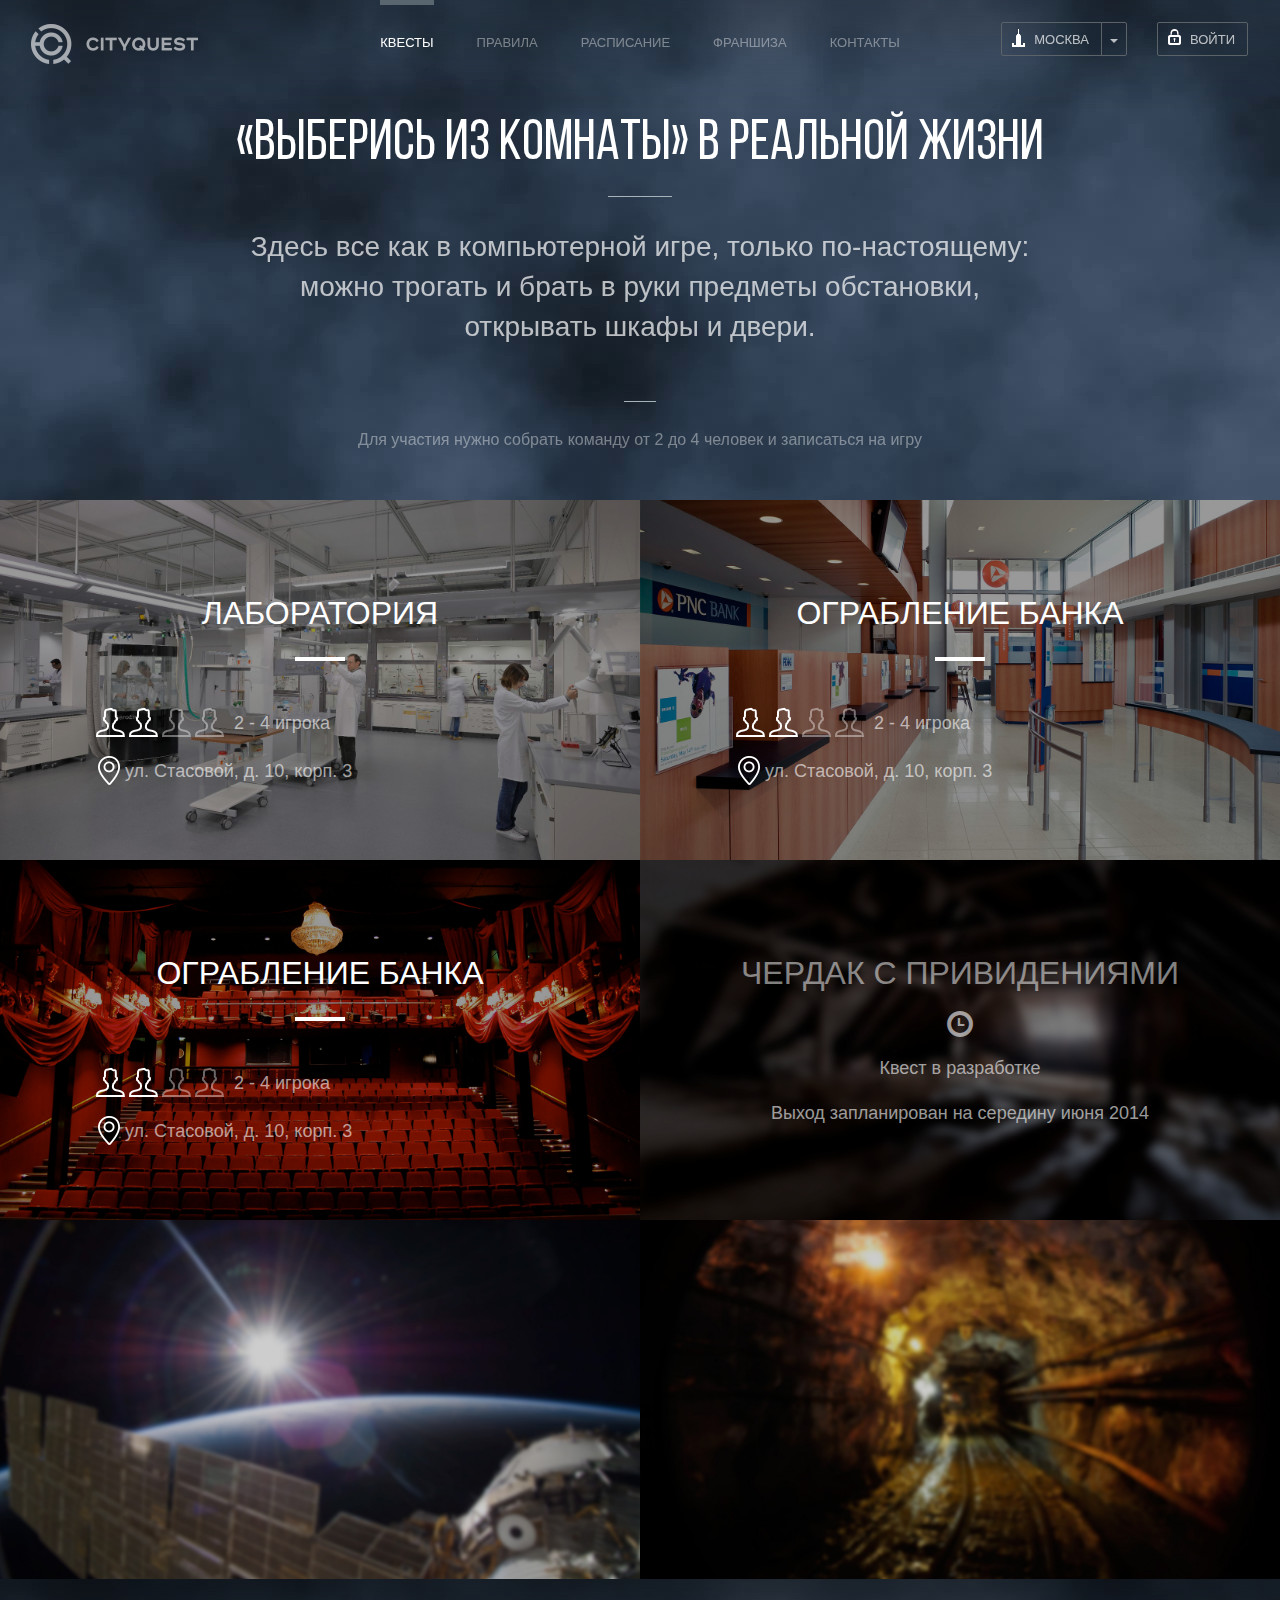
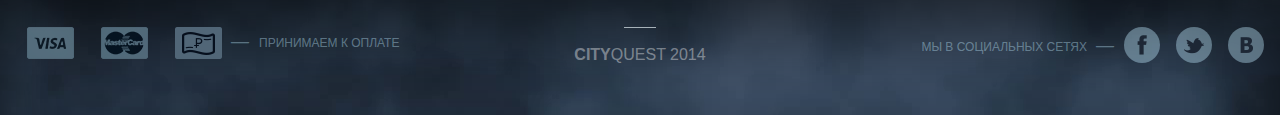
==== commit b7d284a5: "add modal" ====
--- a/index.html
+++ b/index.html
@@ -24,7 +24,7 @@
             <div class="row">
               <div class="col-md-3 col-sm-4 col-xs-7">
                 <div class="navbar-header">
-                  <a class="navbar-brand" href="#"><img src="img/logo1.png"></a>
+                  <a class="navbar-brand" href="index.html"><img src="img/logo1.png"></a>
                 </div>
               </div>
               <div class="col-md-6 col-sm-1 hidden-xs navbar-inner" id="top_menu_container">
@@ -71,7 +71,7 @@
                     </div>
                   </div>
                   <div id="for-login-pl">
-                    <a class="btn btn-topline btn-default ico-lock" href="#login"> ВОЙТИ</a>
+                    <a class="btn btn-topline btn-default ico-lock" data-target="#myModalAuth" data-toggle="modal" href="#login"> ВОЙТИ</a>
                   </div>
                 </div>
               </div>
@@ -193,6 +193,112 @@
         </div>
       </div>
     </div>
+    <div aria-hidden="true" aria-labelledby="myModalLabelAuth" class="modal fade" id="myModalAuth" role="dialog" tabindex="-1">
+      <div class="modal-dialog">
+        <div class="modal-content">
+          <div class="modal-header">
+            <button class="visible-xs close" data-dismiss="modal" type="button"><span aria-hidden="true">&times;</span><span class="sr-only">Close</span></button><a class="h4 modal-title" data-toggle="tab" href="#auth" role="tab">Вход на сайт</a><a class="h4 modal-title active" data-toggle="tab" href="#reg" role="tab">Регистрация</a>
+            <hr class="fadeOut">
+          </div>
+          <div class="modal-body">
+            <div class="row social_auth">
+              <div class="col-xs-6 text-right">
+                <a class="vk" href="#vk"></a>
+              </div>
+              <div class="col-xs-6 text-left">
+                <a class="fb" href="#fb"></a>
+              </div>
+              <div class="col-xs-12">
+                <div class="orTbl">
+                  <div class="orRow">
+                    <div class="orCell orL"></div>
+                    <div class="orCell orC">
+                      <span>или</span>
+                    </div>
+                    <div class="orCell orR"></div>
+                  </div>
+                </div>
+              </div>
+            </div>
+            <div class="tab-content">
+              <div class="tab-pane" id="auth">
+                <form role="form">
+                  <div class="form-group">
+                    <input class="form-control" placeholder="Email" type="email">
+                  </div>
+                  <div class="form-group">
+                    <input class="form-control" placeholder="Пароль" type="password">
+                  </div>
+                  <div class="checkbox invisible">
+                    <label></label>
+                  </div>
+                  <button class="btn btn-default btn-block btn-lg" type="submit"> Авторизоваться</button>
+                </form>
+              </div>
+              <div class="tab-pane active" id="reg">
+                <form role="form">
+                  <div class="form-group">
+                    <input class="form-control" placeholder="Имя" type="text">
+                  </div>
+                  <div class="form-group">
+                    <input class="form-control" placeholder="Email" type="email">
+                  </div>
+                  <div class="form-group">
+                    <input class="form-control" placeholder="Пароль" type="password">
+                  </div>
+                  <div class="checkbox">
+                    <label><input type="checkbox">Я принимаю <a href="rules.html">Условия использования</a></label>
+                  </div>
+                  <button class="btn btn-default btn-block btn-lg" type="submit"> Зарегистрироваться</button>
+                </form>
+              </div>
+            </div>
+          </div>
+        </div>
+      </div>
+    </div>
+    <div aria-hidden="true" aria-labelledby="myModalLabelBook" class="modal fade" id="myModalBook" role="dialog" tabindex="-1">
+      <div class="modal-dialog">
+        <div class="modal-content">
+          <div class="modal-body">
+            <div class="row">
+              <div class="col-sm-6 col-xs-12">
+                <img alt="Generic placeholder image" class="featurette-image img-responsive" src="img/Photos/Lab.jpg"><a class="descr" href="#lab">
+                    <h2>
+                      Лаборатория
+                    </h2>
+                    <p>
+                      <span><i class="ico-ppl"></i><i class="ico-ppl"></i><i class="ico-ppl noactive"></i><i class="ico-ppl noactive"></i>2 - 4 игрока</span><span><i class="ico-loc"></i>ул. Стасовой, д. 10, корп. 3</span>
+                    </p>
+                  </a></img>
+              </div>
+              <div class="col-sm-6 col-xs-12 shad">
+                <button class="close" data-dismiss="modal" type="button"><span aria-hidden="true">&times;</span><span class="sr-only">Close</span></button>
+                <div class="text-center">
+                  <h3>
+                    Подтверждение
+                  </h3>
+                  <p>
+                    <small>Понедельник</small><span>30.07</span><em>в</em><span>10:45</span>
+                  </p>
+                  <div class="priceTbl">
+                    <div class="priceRow">
+                      <span class="dashed"></span><span class="price">3000<em>руб.</em></span><span class="dashed"></span>
+                    </div>
+                  </div>
+                  <p class="you_phone">
+                    Ваш номер телефона:<a>+7 952 377-97-97</a>
+                  </p>
+                  <div class="btn btn-default">
+                    Подтвердить бронь
+                  </div>
+                </div>
+              </div>
+            </div>
+          </div>
+        </div>
+      </div>
+    </div>
     <script src="js/jquery.min.js"></script>
     <script src="js/bootstrap.min.js"></script>
     <script src="js/main.js"></script>
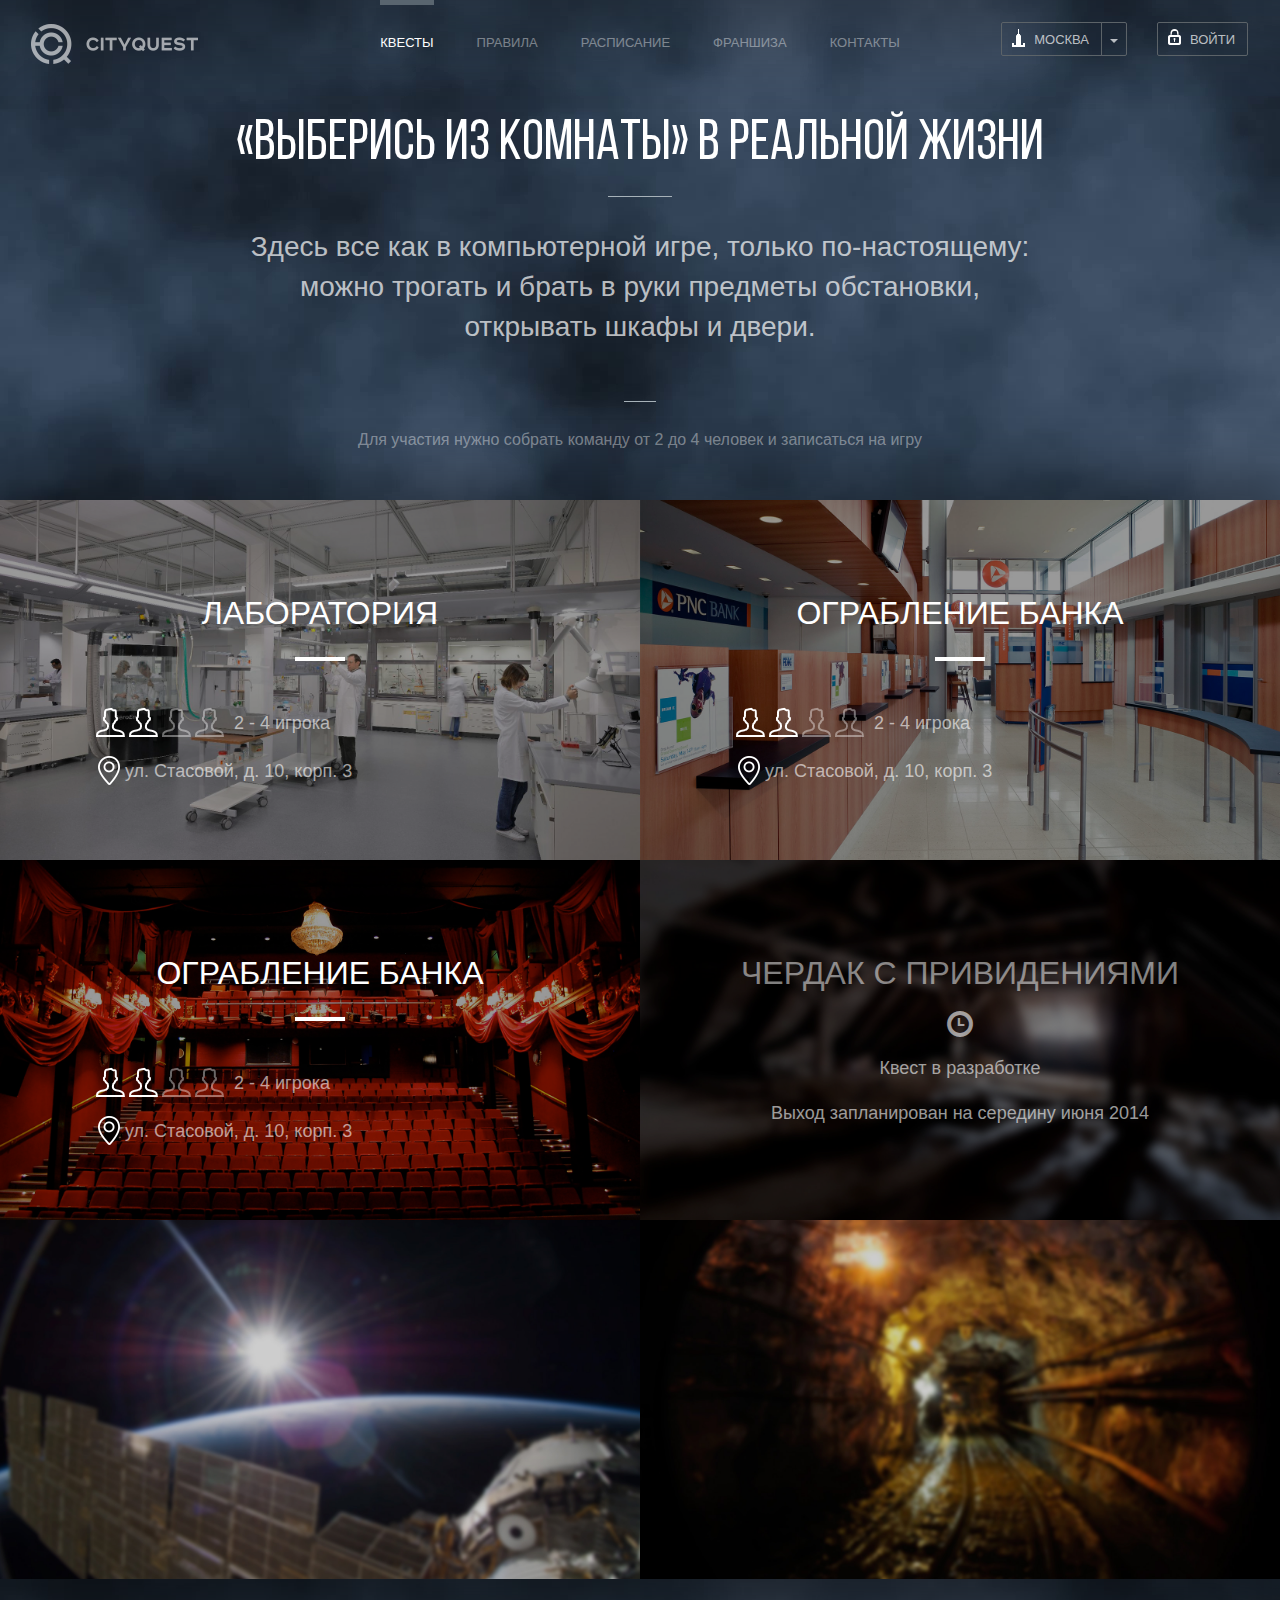
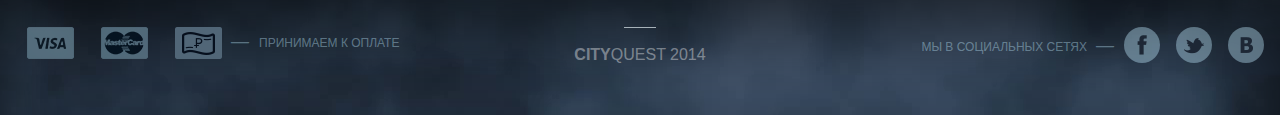
==== commit 11784ff0: "final part" ====
--- a/index.html
+++ b/index.html
@@ -43,10 +43,10 @@
                       <a href="schedules.html"> Расписание</a>
                     </li>
                     <li>
-                      <a href="franchise.html"> Франшиза</a>
+                      <a href="q.html"> Франшиза </a>
                     </li>
                     <li>
-                      <a href="contacts.html"> Контакты</a>
+                      <a href="k.html"> Контакты</a>
                     </li>
                   </ul>
                 </div>
@@ -59,13 +59,13 @@
                       <button class="btn btn-topline ico-msq" data-toggle="dropdown" type="button"> Москва</button><button class="btn btn-topline dropdown-toggle" data-toggle="dropdown" type="button"><span class="caret"></span><span class="sr-only">Выбрать город</span></button>
                       <ul class="dropdown-menu" role="menu">
                         <li>
-                          <a href="#"> Питер</a>
+                          <a href="#">Питер</a>
                         </li>
                         <li>
-                          <a href="#"> Уфа</a>
+                          <a href="#">Уфа</a>
                         </li>
                         <li>
-                          <a href="#"> Владивосток</a>
+                          <a href="#">Владивосток</a>
                         </li>
                       </ul>
                     </div>
@@ -257,7 +257,7 @@
         </div>
       </div>
     </div>
-    <div aria-hidden="true" aria-labelledby="myModalLabelBook" class="modal fade" id="myModalBook" role="dialog" tabindex="-1">
+    <div aria-hidden="true" aria-labelledby="myModalLabelBook" class="ModalBook modal fade" id="myModalBook" role="dialog" tabindex="-1">
       <div class="modal-dialog">
         <div class="modal-content">
           <div class="modal-body">
@@ -272,7 +272,7 @@
                     </p>
                   </a></img>
               </div>
-              <div class="col-sm-6 col-xs-12 shad">
+              <div class="col-sm-6 col-xs-12 shad shadow">
                 <button class="close" data-dismiss="modal" type="button"><span aria-hidden="true">&times;</span><span class="sr-only">Close</span></button>
                 <div class="text-center">
                   <h3>
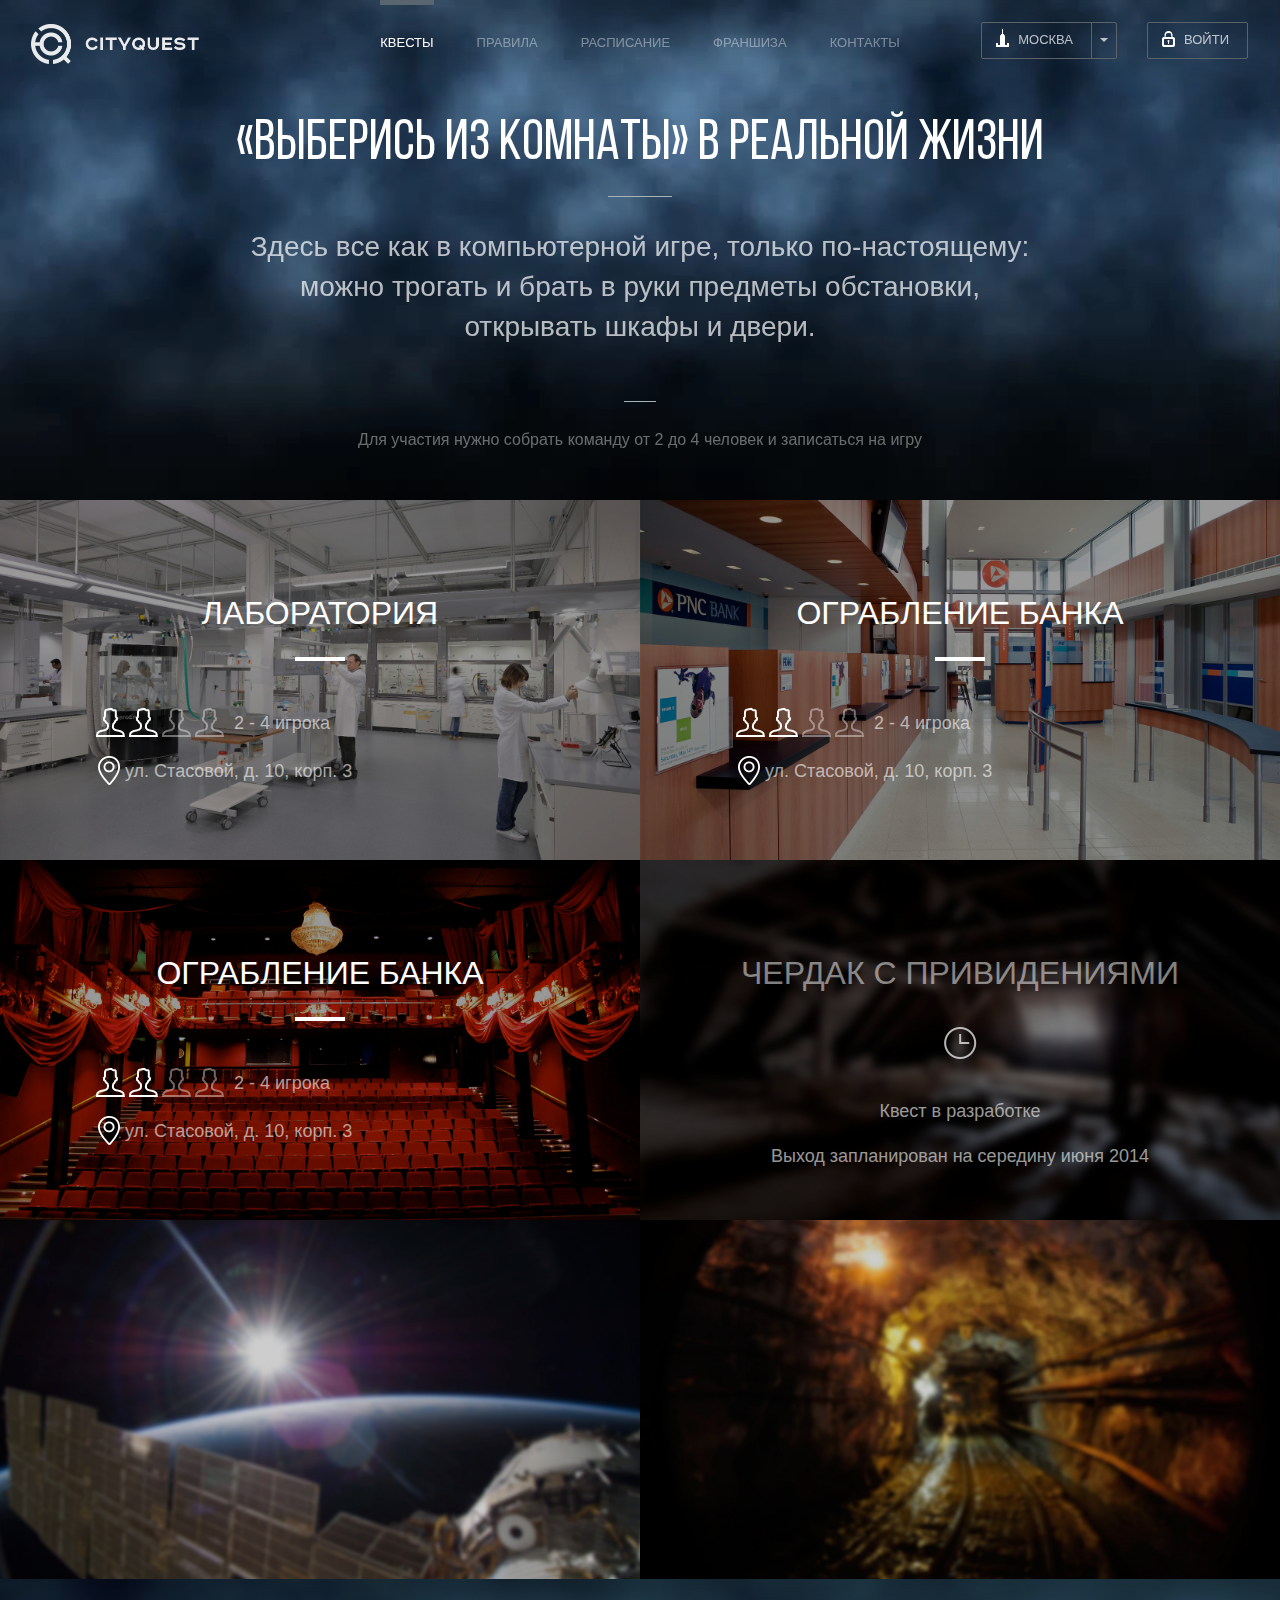
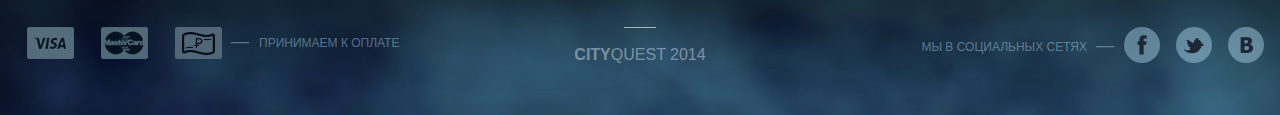
==== commit f06f970d: "fixs" ====
--- a/index.html
+++ b/index.html
@@ -6,7 +6,7 @@
     <meta content="width=device-width, initial-scale=1" name="viewport">
     <meta content="" name="description">
     <meta content="marchukilya@gmail.com" name="author">
-    <link href="favicon.ico" rel="icon">
+    <link href="favico.png" rel="icon">
     <link href="css/bootstrap.min.css" rel="stylesheet">
     <!--[if lt IE 9] <script src="../../assets/js/ie8-responsive-file-warning.js"></script>-->
     <script src="js/ie-emulation-modes-warning.js"></script>
@@ -24,7 +24,7 @@
             <div class="row">
               <div class="col-md-3 col-sm-4 col-xs-7">
                 <div class="navbar-header">
-                  <a class="navbar-brand" href="index.html"><img src="img/logo1.png"></a>
+                  <a class="navbar-brand" href="index.html"><img src="img/Logo_X2.png"></a>
                 </div>
               </div>
               <div class="col-md-6 col-sm-1 hidden-xs navbar-inner" id="top_menu_container">
